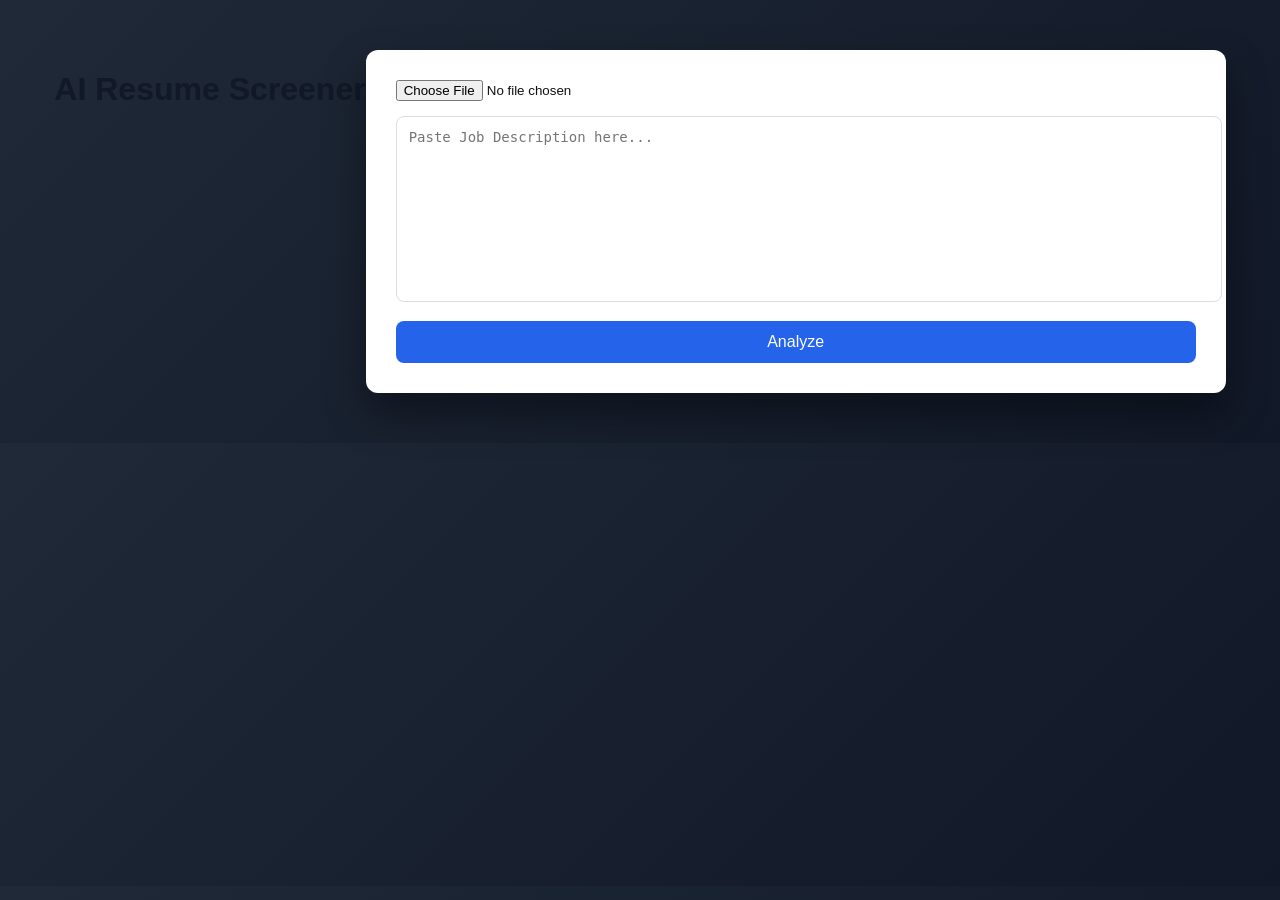
==== frontend/index.html @ 442345e8 "Built a simple frontend to test the application" ====
<!DOCTYPE html>
<html>
<head>
    <title>AI Resume Screener</title>
    <link rel="stylesheet" href="./style.css">
</head>
<body>

<h1>AI Resume Screener</h1>

<div class="container">

    <input type="file" id="resumeFile" accept=".pdf,.docx" />

    <textarea id="jdText" placeholder="Paste Job Description here..."></textarea>

    <button onclick="analyzeResume()">Analyze</button>

    <div id="results"></div>

</div>

<script src="./script.js"></script>
</body>
</html>
---- frontend/style.css ----
body {
    margin: 0;
    font-family: 'Segoe UI', sans-serif;
    background: linear-gradient(135deg, #1f2937, #111827);
    color: #111;
    display: flex;
    justify-content: center;
    padding: 50px;
}

.container {
    background: #ffffff;
    width: 800px;
    padding: 30px;
    border-radius: 12px;
    box-shadow: 0 20px 40px rgba(0,0,0,0.4);
}

h1 {
    text-align: center;
    margin-bottom: 25px;
    color: #111827;
}

input[type="file"] {
    margin-bottom: 15px;
}

textarea {
    width: 100%;
    height: 160px;
    padding: 12px;
    border-radius: 8px;
    border: 1px solid #ddd;
    resize: none;
    font-size: 14px;
}

button {
    width: 100%;
    padding: 12px;
    margin-top: 15px;
    background: #2563eb;
    color: white;
    border: none;
    border-radius: 8px;
    font-size: 16px;
    cursor: pointer;
    transition: 0.3s ease;
}

button:hover {
    background: #1e40af;
}

.results-card {
    margin-top: 25px;
    padding: 20px;
    background: #f9fafb;
    border-radius: 10px;
}

.score {
    font-size: 22px;
    font-weight: bold;
}

.progress-bar {
    height: 10px;
    background: #e5e7eb;
    border-radius: 5px;
    margin-top: 5px;
    overflow: hidden;
}

.progress-fill {
    height: 100%;
    background: #2563eb;
    width: 0%;
}

.skill-tag {
    display: inline-block;
    background: #e0f2fe;
    color: #0369a1;
    padding: 6px 10px;
    margin: 4px 4px 0 0;
    border-radius: 20px;
    font-size: 12px;
}

.gap-critical {
    background: #fee2e2;
    color: #b91c1c;
}

.gap-important {
    background: #fef3c7;
    color: #92400e;
}
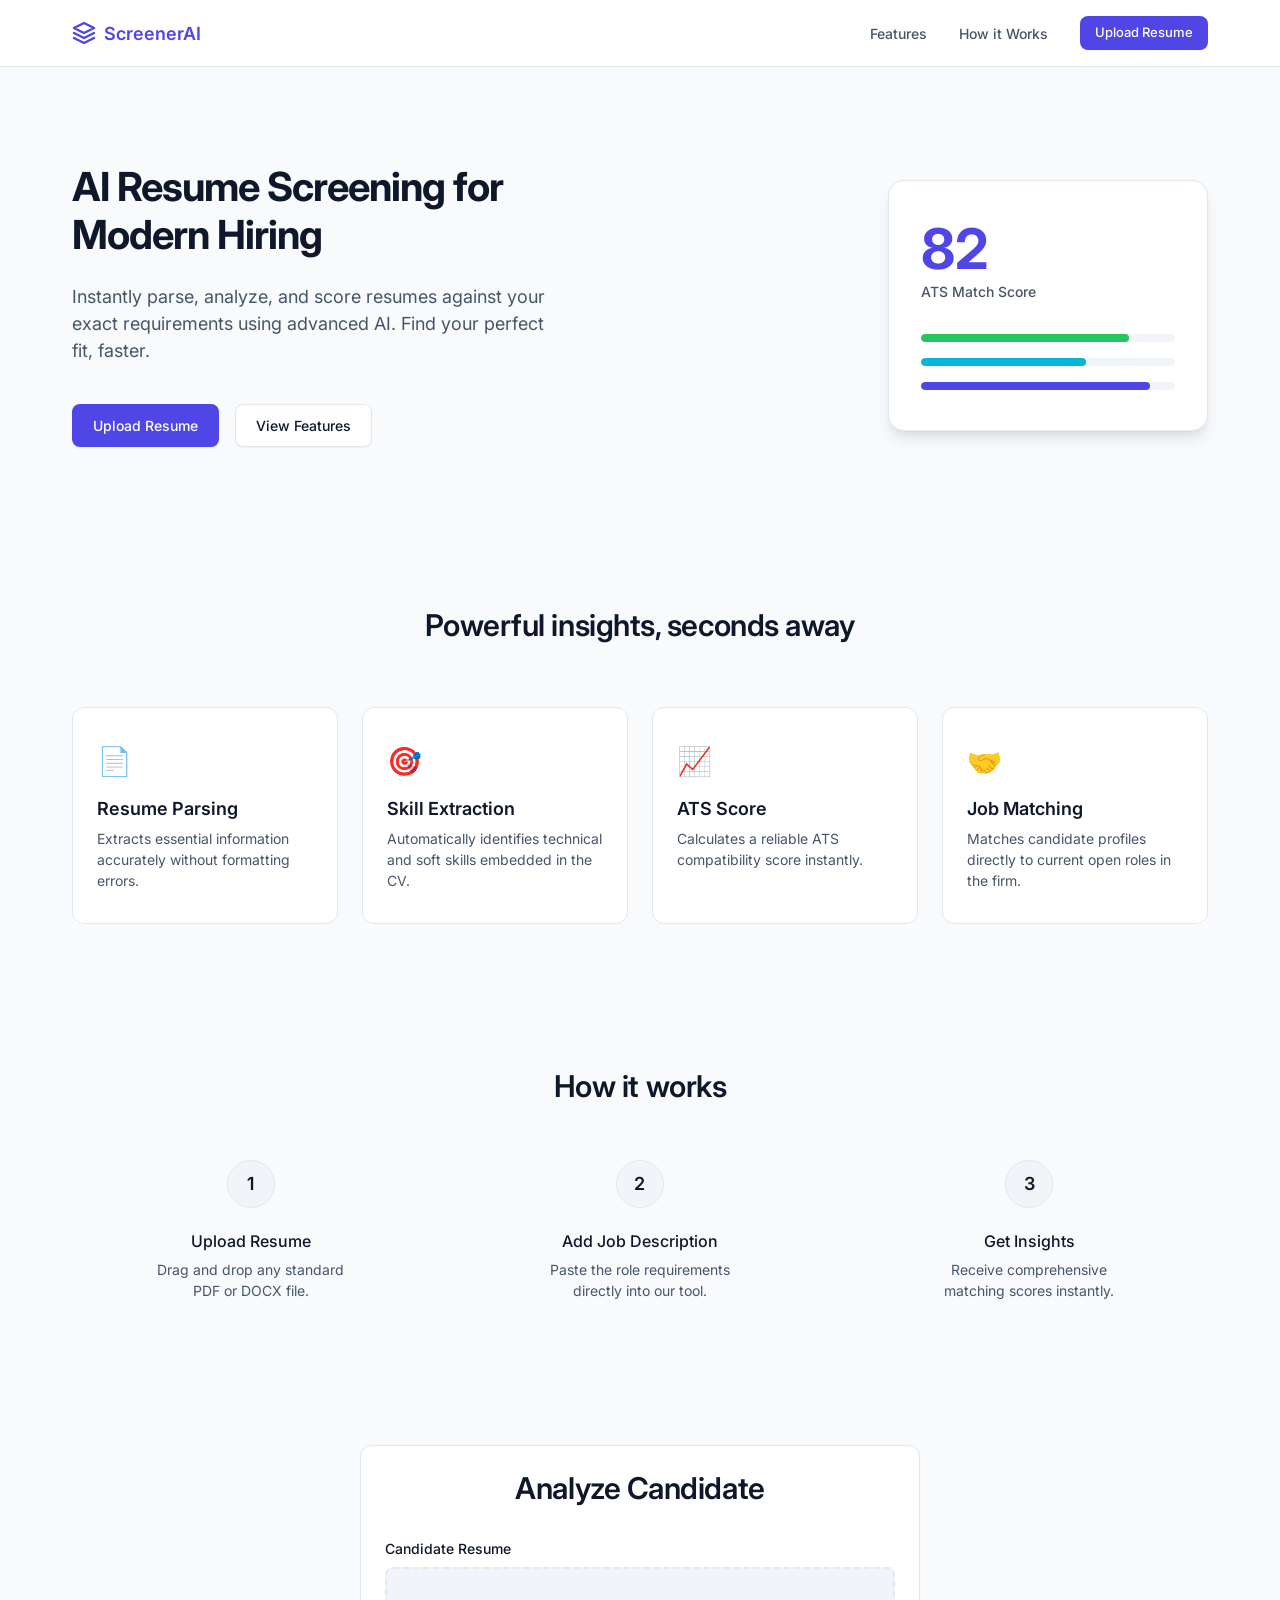
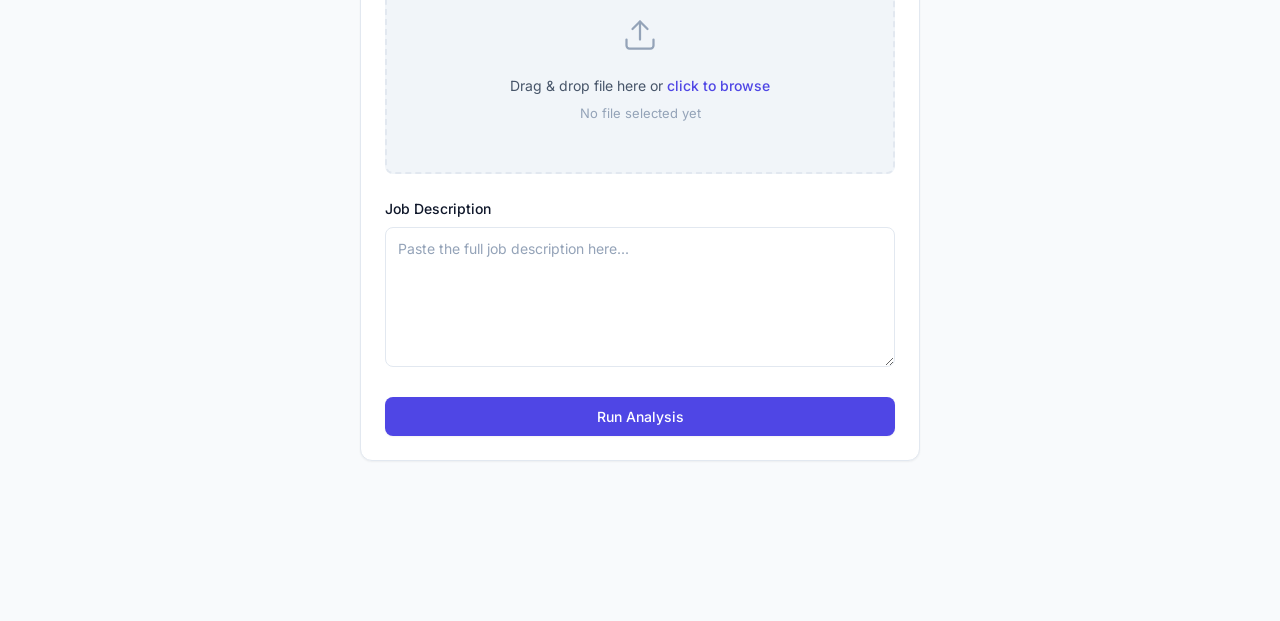
==== commit 24e55901: "Implemented UI with same design language across dofferent pages" ====
--- a/frontend/index.html
+++ b/frontend/index.html
@@ -1,25 +1,143 @@
 <!DOCTYPE html>
-<html>
+<html lang="en">
+
 <head>
+    <meta charset="UTF-8">
+    <meta name="viewport" content="width=device-width, initial-scale=1.0">
     <title>AI Resume Screener</title>
-    <link rel="stylesheet" href="./style.css">
+    <link rel="preconnect" href="https://fonts.googleapis.com">
+    <link rel="preconnect" href="https://fonts.gstatic.com" crossorigin>
+    <link href="https://fonts.googleapis.com/css2?family=Inter:wght@400;500;600;700&display=swap" rel="stylesheet">
+    <link rel="stylesheet" href="style.css">
 </head>
-<body>
 
-<h1>AI Resume Screener</h1>
+<body data-page="landing">
+    <!-- Navbar -->
+    <nav class="navbar">
+        <div class="nav-container">
+            <div class="nav-brand">
+                <svg width="24" height="24" viewBox="0 0 24 24" fill="none" stroke="currentColor" stroke-width="2.5"
+                    stroke-linecap="round" stroke-linejoin="round">
+                    <path d="M12 2L2 7l10 5 10-5-10-5zM2 17l10 5 10-5M2 12l10 5 10-5" />
+                </svg>
+                <span>ScreenerAI</span>
+            </div>
+            <div class="nav-links">
+                <a href="#features">Features</a>
+                <a href="#how-it-works">How it Works</a>
+                <a href="#upload" class="btn btn-primary btn-sm">Upload Resume</a>
+            </div>
+        </div>
+    </nav>
 
-<div class="container">
+    <main class="landing-main">
+        <!-- Hero Section -->
+        <section class="hero">
+            <div class="hero-content">
+                <h1>AI Resume Screening for Modern Hiring</h1>
+                <p>Instantly parse, analyze, and score resumes against your exact requirements using advanced AI. Find
+                    your perfect fit, faster.</p>
+                <div class="hero-actions">
+                    <a href="#upload" class="btn btn-primary">Upload Resume</a>
+                    <a href="#features" class="btn btn-secondary">View Features</a>
+                </div>
+            </div>
+            <div class="hero-visual">
+                <div class="mock-card">
+                    <div class="mock-score">82</div>
+                    <div class="mock-label">ATS Match Score</div>
+                    <div class="mock-bars">
+                        <div class="bar"></div>
+                        <div class="bar"></div>
+                        <div class="bar"></div>
+                    </div>
+                </div>
+            </div>
+        </section>
 
-    <input type="file" id="resumeFile" accept=".pdf,.docx" />
+        <!-- Features Section -->
+        <section id="features" class="features-section">
+            <div class="section-header">
+                <h2>Powerful insights, seconds away</h2>
+            </div>
+            <div class="features-grid">
+                <div class="feature-card">
+                    <div class="feature-icon">📄</div>
+                    <h3>Resume Parsing</h3>
+                    <p>Extracts essential information accurately without formatting errors.</p>
+                </div>
+                <div class="feature-card">
+                    <div class="feature-icon">🎯</div>
+                    <h3>Skill Extraction</h3>
+                    <p>Automatically identifies technical and soft skills embedded in the CV.</p>
+                </div>
+                <div class="feature-card">
+                    <div class="feature-icon">📈</div>
+                    <h3>ATS Score</h3>
+                    <p>Calculates a reliable ATS compatibility score instantly.</p>
+                </div>
+                <div class="feature-card">
+                    <div class="feature-icon">🤝</div>
+                    <h3>Job Matching</h3>
+                    <p>Matches candidate profiles directly to current open roles in the firm.</p>
+                </div>
+            </div>
+        </section>
 
-    <textarea id="jdText" placeholder="Paste Job Description here..."></textarea>
+        <!-- How It Works -->
+        <section id="how-it-works" class="steps-section">
+            <h2>How it works</h2>
+            <div class="steps-container">
+                <div class="step">
+                    <div class="step-num">1</div>
+                    <h4>Upload Resume</h4>
+                    <p>Drag and drop any standard PDF or DOCX file.</p>
+                </div>
+                <div class="step">
+                    <div class="step-num">2</div>
+                    <h4>Add Job Description</h4>
+                    <p>Paste the role requirements directly into our tool.</p>
+                </div>
+                <div class="step">
+                    <div class="step-num">3</div>
+                    <h4>Get Insights</h4>
+                    <p>Receive comprehensive matching scores instantly.</p>
+                </div>
+            </div>
+        </section>
 
-    <button onclick="analyzeResume()">Analyze</button>
+        <!-- Upload Section -->
+        <section id="upload" class="upload-section">
+            <div class="card upload-container">
+                <h2>Analyze Candidate</h2>
+                <div class="form-group">
+                    <label>Candidate Resume</label>
+                    <div class="drop-zone" id="fileDropZone">
+                        <svg width="36" height="36" viewBox="0 0 24 24" fill="none" stroke="currentColor"
+                            stroke-width="1.5" stroke-linecap="round" stroke-linejoin="round">
+                            <path d="M21 15v4a2 2 0 0 1-2 2H5a2 2 0 0 1-2-2v-4"></path>
+                            <polyline points="17 8 12 3 7 8"></polyline>
+                            <line x1="12" y1="3" x2="12" y2="15"></line>
+                        </svg>
+                        <p>Drag & drop file here or <span class="text-primary" style="font-weight: 500;">click to
+                                browse</span></p>
+                        <span id="resumeFileName" class="file-name text-muted">No file selected yet</span>
+                        <input type="file" id="resumeFile" hidden accept=".pdf,.doc,.docx" />
+                    </div>
+                </div>
+                <div class="form-group">
+                    <label>Job Description</label>
+                    <textarea id="jdText" placeholder="Paste the full job description here..."></textarea>
+                </div>
+                <button id="analyzeButton" class="btn btn-primary btn-block">Run Analysis</button>
+            </div>
+        </section>
+    </main>
 
-    <div id="results"></div>
+    <!-- Toast UI -->
+    <div id="toastContainer" class="toast-container"></div>
 
-</div>
+    <script src="script.js"></script>
+</body>
 
-<script src="./script.js"></script>
-</body>
 </html>
--- a/frontend/style.css
+++ b/frontend/style.css
@@ -1,100 +1,932 @@
+:root {
+  --primary: #4F46E5;
+  --primary-hover: #4338CA;
+  --accent: #06B6D4;
+  --bg: #F8FAFC;
+  --surface: #FFFFFF;
+  --surface-soft: #F1F5F9;
+  --border: #E2E8F0;
+  --text-primary: #0F172A;
+  --text-secondary: #475569;
+  --text-muted: #94A3B8;
+  --success: #22C55E;
+  --warning: #F59E0B;
+  --error: #EF4444;
+  --font-family: 'Inter', system-ui, -apple-system, BlinkMacSystemFont, "Segoe UI", Roboto, sans-serif;
+
+  --shadow-sm: 0 1px 2px 0 rgba(0, 0, 0, 0.05);
+  --shadow-md: 0 4px 6px -1px rgba(0, 0, 0, 0.1), 0 2px 4px -1px rgba(0, 0, 0, 0.06);
+  --shadow-lg: 0 10px 15px -3px rgba(0, 0, 0, 0.1), 0 4px 6px -2px rgba(0, 0, 0, 0.05);
+
+  --radius-sm: 0.375rem;
+  --radius-md: 0.5rem;
+  --radius-lg: 0.75rem;
+  --radius-xl: 1rem;
+
+  --transition: 200ms ease;
+  --transition-fast: 150ms ease;
+}
+
+* {
+  margin: 0;
+  padding: 0;
+  box-sizing: border-box;
+}
+
 body {
-    margin: 0;
-    font-family: 'Segoe UI', sans-serif;
-    background: linear-gradient(135deg, #1f2937, #111827);
-    color: #111;
-    display: flex;
+  font-family: var(--font-family);
+  background-color: var(--bg);
+  color: var(--text-primary);
+  line-height: 1.5;
+  -webkit-font-smoothing: antialiased;
+  -moz-osx-font-smoothing: grayscale;
+}
+
+a {
+  color: inherit;
+  text-decoration: none;
+}
+
+/* Typography Utilities */
+.text-primary {
+  color: var(--primary);
+}
+
+.text-secondary {
+  color: var(--text-secondary);
+}
+
+.text-muted {
+  color: var(--text-muted);
+}
+
+.text-success {
+  color: var(--success);
+}
+
+.text-warning {
+  color: var(--warning);
+}
+
+.text-error {
+  color: var(--error);
+}
+
+.text-sm {
+  font-size: 0.875rem;
+}
+
+.text-xs {
+  font-size: 0.75rem;
+}
+
+h1,
+h2,
+h3,
+h4 {
+  color: var(--text-primary);
+  font-weight: 600;
+  line-height: 1.2;
+}
+
+h1 {
+  font-size: 2.5rem;
+  font-weight: 700;
+  letter-spacing: -0.025em;
+}
+
+h2 {
+  font-size: 1.875rem;
+  letter-spacing: -0.015em;
+}
+
+h3 {
+  font-size: 1.25rem;
+  font-weight: 600;
+}
+
+h4 {
+  font-size: 1rem;
+  font-weight: 500;
+}
+
+.hidden {
+  display: none !important;
+}
+
+/* Buttons */
+.btn {
+  display: inline-flex;
+  align-items: center;
+  justify-content: center;
+  padding: 0.625rem 1.25rem;
+  font-size: 0.875rem;
+  font-weight: 500;
+  border-radius: var(--radius-md);
+  border: 1px solid transparent;
+  cursor: pointer;
+  transition: all var(--transition-fast);
+  outline: none;
+  font-family: inherit;
+}
+
+.btn-sm {
+  padding: 0.4rem 0.875rem;
+  font-size: 0.8125rem;
+}
+
+.btn-block {
+  width: 100%;
+}
+
+.btn-primary {
+  background-color: var(--primary);
+  color: #FFFFFF;
+  box-shadow: var(--shadow-sm);
+}
+
+.btn-primary:hover {
+  background-color: var(--primary-hover);
+  transform: translateY(-1px);
+  box-shadow: var(--shadow-md);
+}
+
+.btn-secondary {
+  background-color: var(--surface);
+  color: var(--text-primary);
+  border-color: var(--border);
+  box-shadow: var(--shadow-sm);
+}
+
+.btn-secondary:hover {
+  background-color: var(--surface-soft);
+  border-color: #CBD5E1;
+}
+
+.btn:disabled,
+.btn.is-loading {
+  opacity: 0.7;
+  cursor: not-allowed;
+  transform: none;
+}
+
+/* Cards */
+.card {
+  background-color: var(--surface);
+  border: 1px solid var(--border);
+  border-radius: var(--radius-lg);
+  padding: 1.5rem;
+  box-shadow: var(--shadow-sm);
+  transition: transform var(--transition-fast), box-shadow var(--transition-fast);
+}
+
+.card:hover {
+  transform: translateY(-2px);
+  box-shadow: var(--shadow-md);
+}
+
+/* Navbar */
+.navbar {
+  position: sticky;
+  top: 0;
+  z-index: 50;
+  background-color: rgba(255, 255, 255, 0.9);
+  backdrop-filter: blur(8px);
+  border-bottom: 1px solid var(--border);
+}
+
+.nav-container {
+  max-width: 1200px;
+  margin: 0 auto;
+  padding: 1rem 2rem;
+  display: flex;
+  justify-content: space-between;
+  align-items: center;
+}
+
+.nav-brand {
+  display: flex;
+  align-items: center;
+  gap: 0.5rem;
+  font-weight: 600;
+  font-size: 1.125rem;
+  color: var(--primary);
+}
+
+.nav-links {
+  display: flex;
+  align-items: center;
+  gap: 2rem;
+  font-size: 0.875rem;
+  font-weight: 500;
+  color: var(--text-secondary);
+}
+
+.nav-links a:hover {
+  color: var(--text-primary);
+}
+
+/* Landing Page Main Layout */
+.landing-main {
+  max-width: 1200px;
+  margin: 0 auto;
+  padding: 0 2rem 6rem;
+}
+
+/* Hero Section */
+.hero {
+  display: grid;
+  grid-template-columns: 1fr 1fr;
+  gap: 4rem;
+  align-items: center;
+  padding: 6rem 0;
+}
+
+.hero-content p {
+  color: var(--text-secondary);
+  font-size: 1.125rem;
+  margin: 1.5rem 0 2.5rem;
+  max-width: 480px;
+}
+
+.hero-actions {
+  display: flex;
+  gap: 1rem;
+}
+
+.hero-visual {
+  display: flex;
+  justify-content: flex-end;
+}
+
+.mock-card {
+  width: 320px;
+  background: var(--surface);
+  border: 1px solid var(--border);
+  border-radius: var(--radius-xl);
+  padding: 2.5rem 2rem;
+  box-shadow: var(--shadow-lg);
+}
+
+.mock-score {
+  font-size: 3.5rem;
+  font-weight: 700;
+  color: var(--primary);
+  line-height: 1;
+  margin-bottom: 0.25rem;
+}
+
+.mock-label {
+  color: var(--text-secondary);
+  font-size: 0.875rem;
+  font-weight: 500;
+  margin-bottom: 2rem;
+}
+
+.mock-bars {
+  display: flex;
+  flex-direction: column;
+  gap: 1rem;
+}
+
+.mock-bars .bar {
+  height: 8px;
+  background-color: var(--surface-soft);
+  border-radius: 4px;
+  position: relative;
+  overflow: hidden;
+}
+
+.mock-bars .bar::after {
+  content: '';
+  position: absolute;
+  top: 0;
+  left: 0;
+  bottom: 0;
+  background-color: var(--success);
+  border-radius: 4px;
+}
+
+.mock-bars .bar:nth-child(1)::after {
+  width: 82%;
+}
+
+.mock-bars .bar:nth-child(2)::after {
+  width: 65%;
+  background-color: var(--accent);
+}
+
+.mock-bars .bar:nth-child(3)::after {
+  width: 90%;
+  background-color: var(--primary);
+}
+
+/* Features Section */
+.section-header {
+  text-align: center;
+  margin-bottom: 4rem;
+}
+
+.features-section {
+  padding: 4rem 0;
+}
+
+.features-grid {
+  display: grid;
+  grid-template-columns: repeat(4, 1fr);
+  gap: 1.5rem;
+}
+
+.feature-card {
+  padding: 2rem 1.5rem;
+  border: 1px solid var(--border);
+  border-radius: var(--radius-lg);
+  background: var(--surface);
+  transition: transform var(--transition-fast), box-shadow var(--transition-fast);
+}
+
+.feature-card:hover {
+  transform: translateY(-2px);
+  box-shadow: var(--shadow-md);
+}
+
+.feature-icon {
+  font-size: 1.75rem;
+  margin-bottom: 1rem;
+}
+
+.feature-card h3 {
+  font-size: 1.125rem;
+  margin-bottom: 0.5rem;
+}
+
+.feature-card p {
+  color: var(--text-secondary);
+  font-size: 0.875rem;
+}
+
+/* Steps Section */
+.steps-section {
+  padding: 5rem 0;
+  text-align: center;
+}
+
+.steps-section h2 {
+  margin-bottom: 3.5rem;
+}
+
+.steps-container {
+  display: flex;
+  justify-content: space-between;
+  gap: 2rem;
+  position: relative;
+}
+
+.step {
+  flex: 1;
+  text-align: center;
+  position: relative;
+}
+
+.step-num {
+  width: 48px;
+  height: 48px;
+  background: var(--surface-soft);
+  color: var(--text-primary);
+  border-radius: 50%;
+  display: flex;
+  align-items: center;
+  justify-content: center;
+  font-weight: 600;
+  margin: 0 auto 1.5rem;
+  font-size: 1.125rem;
+  border: 1px solid var(--border);
+}
+
+.step h4 {
+  margin-bottom: 0.5rem;
+}
+
+.step p {
+  color: var(--text-secondary);
+  font-size: 0.875rem;
+  max-width: 200px;
+  margin: 0 auto;
+}
+
+/* Upload Section */
+.upload-section {
+  padding: 4rem 0;
+  max-width: 560px;
+  margin: 0 auto;
+}
+
+.upload-container h2 {
+  margin-bottom: 2rem;
+  text-align: center;
+}
+
+.form-group {
+  margin-bottom: 1.5rem;
+}
+
+.form-group label {
+  display: block;
+  font-weight: 500;
+  margin-bottom: 0.5rem;
+  font-size: 0.875rem;
+  color: var(--text-primary);
+}
+
+.drop-zone {
+  border: 2px dashed var(--border);
+  border-radius: var(--radius-md);
+  padding: 3rem 1.5rem;
+  text-align: center;
+  background: var(--surface-soft);
+  cursor: pointer;
+  transition: all var(--transition-fast);
+}
+
+.drop-zone:hover,
+.drop-zone.is-dragging {
+  border-color: var(--primary);
+  background: var(--surface);
+}
+
+.drop-zone svg {
+  color: var(--text-muted);
+  margin-bottom: 1rem;
+}
+
+.drop-zone p {
+  color: var(--text-secondary);
+  font-size: 0.875rem;
+  margin-bottom: 0.5rem;
+}
+
+.file-name {
+  display: block;
+  font-size: 0.8125rem;
+}
+
+.file-name.has-file {
+  color: var(--primary);
+  font-weight: 500;
+}
+
+textarea {
+  width: 100%;
+  padding: 0.75rem;
+  border: 1px solid var(--border);
+  border-radius: var(--radius-md);
+  font-family: inherit;
+  font-size: 0.875rem;
+  min-height: 140px;
+  resize: vertical;
+  outline: none;
+  transition: border-color var(--transition-fast), box-shadow var(--transition-fast);
+  background: var(--surface);
+  color: var(--text-primary);
+}
+
+textarea:focus {
+  border-color: var(--primary);
+  box-shadow: 0 0 0 3px rgba(79, 70, 229, 0.1);
+}
+
+textarea::placeholder {
+  color: var(--text-muted);
+}
+
+/* Dashboard Layout */
+.dashboard-layout {
+  display: flex;
+  min-height: 100vh;
+}
+
+.sidebar {
+  width: 260px;
+  background: var(--surface);
+  border-right: 1px solid var(--border);
+  display: flex;
+  flex-direction: column;
+}
+
+.sidebar-brand {
+  padding: 1.5rem;
+  display: flex;
+  align-items: center;
+  gap: 0.5rem;
+  font-weight: 600;
+  font-size: 1.125rem;
+  color: var(--primary);
+  border-bottom: 1px solid var(--border);
+}
+
+.sidebar-nav {
+  padding: 1.5rem 1rem;
+  flex: 1;
+  display: flex;
+  flex-direction: column;
+  gap: 0.5rem;
+}
+
+.nav-item {
+  padding: 0.625rem 0.875rem;
+  border-radius: var(--radius-sm);
+  color: var(--text-secondary);
+  font-size: 0.875rem;
+  font-weight: 500;
+  transition: all var(--transition-fast);
+}
+
+.nav-item:hover {
+  background: var(--surface-soft);
+  color: var(--text-primary);
+}
+
+.nav-item.active {
+  background: var(--surface-soft);
+  color: var(--primary);
+  font-weight: 600;
+}
+
+.sidebar-footer {
+  padding: 1.5rem;
+  border-top: 1px solid var(--border);
+}
+
+/* Dashboard Main */
+.dashboard-main {
+  flex: 1;
+  padding: 2.5rem 3rem;
+  background: var(--bg);
+  overflow-y: auto;
+}
+
+.dash-header {
+  display: flex;
+  justify-content: space-between;
+  align-items: flex-start;
+  margin-bottom: 2.5rem;
+}
+
+.dash-header h1 {
+  font-size: 1.875rem;
+  margin-bottom: 0.35rem;
+}
+
+.dashboard-grid {
+  display: grid;
+  grid-template-columns: minmax(0, 1.2fr) minmax(0, 1fr);
+  gap: 1.5rem;
+  align-items: start;
+}
+
+.grid-col-left,
+.grid-col-right {
+  display: flex;
+  flex-direction: column;
+  gap: 1.5rem;
+}
+
+/* Dashboard Cards inside Grid */
+.card>h3 {
+  margin-bottom: 1.25rem;
+  font-size: 1.125rem;
+}
+
+/* ATS Score Card */
+.ats-card-content {
+  display: flex;
+  align-items: center;
+  gap: 2.5rem;
+  padding: 0.5rem 0;
+}
+
+.circle-score-wrapper {
+  position: relative;
+  width: 120px;
+  height: 120px;
+  display: flex;
+  align-items: center;
+  justify-content: center;
+  flex-shrink: 0;
+}
+
+.circle-score {
+  transform: rotate(-90deg);
+}
+
+.circle-score-bg {
+  fill: none;
+  stroke: var(--surface-soft);
+  stroke-width: 8;
+  stroke-linecap: round;
+}
+
+.circle-score-fill {
+  fill: none;
+  stroke: var(--primary);
+  stroke-width: 8;
+  stroke-linecap: round;
+  transition: stroke-dashoffset 1.5s ease-out;
+}
+
+.circle-score-text {
+  position: absolute;
+  inset: 0;
+  display: flex;
+  align-items: center;
+  justify-content: center;
+  font-size: 2.25rem;
+  font-weight: 700;
+  color: var(--text-primary);
+}
+
+.ats-info h3 {
+  margin-bottom: 0.35rem;
+  font-size: 1.25rem;
+}
+
+.ats-info p {
+  margin-bottom: 1rem;
+  font-size: 0.875rem;
+  color: var(--text-secondary);
+}
+
+.pill-group {
+  display: flex;
+  gap: 0.75rem;
+}
+
+/* Tags & Pills */
+.tag {
+  display: inline-flex;
+  align-items: center;
+  padding: 0.25rem 0.625rem;
+  border-radius: 9999px;
+  font-size: 0.75rem;
+  font-weight: 500;
+}
+
+.tag-soft {
+  background: var(--surface-soft);
+  color: var(--text-secondary);
+}
+
+.chip {
+  display: inline-flex;
+  padding: 0.35rem 0.875rem;
+  border-radius: 9999px;
+  font-size: 0.8125rem;
+  background: var(--surface-soft);
+  color: var(--text-primary);
+  border: 1px solid var(--border);
+  transition: all var(--transition-fast);
+}
+
+.chip:hover {
+  background: var(--surface);
+  border-color: #cbd5e1;
+}
+
+.chip-soft {
+  background: rgba(34, 197, 94, 0.08);
+  color: var(--success);
+  border-color: rgba(34, 197, 94, 0.2);
+}
+
+.chip-warning {
+  background: rgba(239, 68, 68, 0.08);
+  color: var(--error);
+  border-color: rgba(239, 68, 68, 0.2);
+}
+
+.skills-container {
+  display: flex;
+  flex-wrap: wrap;
+  gap: 0.625rem;
+}
+
+/* Keywords Layout */
+.keyword-columns {
+  display: grid;
+  grid-template-columns: 1fr 1fr;
+  gap: 1.5rem;
+}
+
+.keyword-col h4 {
+  margin-bottom: 1rem;
+  font-size: 0.875rem;
+  font-weight: 600;
+}
+
+.chips-list {
+  display: flex;
+  flex-wrap: wrap;
+  gap: 0.5rem;
+}
+
+/* Job Matches */
+.job-matches-list {
+  display: flex;
+  flex-direction: column;
+  gap: 0.75rem;
+}
+
+.job-card {
+  display: flex;
+  justify-content: space-between;
+  align-items: center;
+  padding: 1.25rem;
+  border: 1px solid var(--border);
+  border-radius: var(--radius-md);
+  transition: background var(--transition-fast), border-color var(--transition-fast);
+}
+
+.job-card:hover {
+  background: var(--surface-soft);
+  border-color: #cbd5e1;
+}
+
+.job-card h4 {
+  font-size: 0.875rem;
+  margin-bottom: 0.25rem;
+}
+
+.job-card p {
+  font-size: 0.8125rem;
+  margin: 0;
+}
+
+.job-card-score {
+  font-weight: 600;
+  color: var(--primary);
+  font-size: 0.875rem;
+  background: rgba(79, 70, 229, 0.1);
+  padding: 0.35rem 0.625rem;
+  border-radius: var(--radius-sm);
+}
+
+/* Toasts */
+.toast-container {
+  position: fixed;
+  bottom: 1.5rem;
+  right: 1.5rem;
+  display: flex;
+  flex-direction: column;
+  gap: 0.5rem;
+  z-index: 100;
+}
+
+.toast {
+  padding: 0.875rem 1.25rem;
+  border-radius: var(--radius-md);
+  font-size: 0.875rem;
+  font-weight: 500;
+  color: #FFFFFF;
+  box-shadow: var(--shadow-md);
+  transform: translateY(100%);
+  opacity: 0;
+  transition: all 0.3s cubic-bezier(0.16, 1, 0.3, 1);
+}
+
+.toast.toast--visible {
+  transform: translateY(0);
+  opacity: 1;
+}
+
+.toast--success {
+  background: var(--success);
+}
+
+.toast--error {
+  background: var(--error);
+}
+
+.toast--warning {
+  background: var(--warning);
+}
+
+.toast--info {
+  background: var(--primary);
+}
+
+/* Globals & Extras */
+.spinner {
+  width: 32px;
+  height: 32px;
+  border: 3px solid var(--surface-soft);
+  border-top-color: var(--primary);
+  border-radius: 50%;
+  animation: spin 1s linear infinite;
+  margin: 0 auto 1.5rem;
+}
+
+@keyframes spin {
+  to {
+    transform: rotate(360deg);
+  }
+}
+
+.empty-state-text {
+  color: var(--text-muted);
+  font-size: 0.875rem;
+}
+
+#dashboardLoading {
+  text-align: center;
+  padding: 4rem 0;
+}
+
+.line-clamp-4 {
+  display: -webkit-box;
+  -webkit-line-clamp: 4;
+  line-clamp: 4;
+  -webkit-box-orient: vertical;
+  overflow: hidden;
+}
+
+/* Responsive Media Queries */
+@media (max-width: 992px) {
+  .dashboard-grid {
+    grid-template-columns: 1fr;
+  }
+  .keyword-columns {
+    grid-template-columns: 1fr;
+  }
+}
+
+@media (max-width: 768px) {
+  .dashboard-layout {
+    flex-direction: column;
+  }
+  .sidebar {
+    width: 100%;
+    border-right: none;
+    border-bottom: 1px solid var(--border);
+    flex-direction: row;
+    flex-wrap: wrap;
+    align-items: center;
+    justify-content: space-between;
+  }
+  .sidebar-nav {
+    flex-direction: row;
+    padding: 0.5rem 1rem;
+    overflow-x: auto;
+  }
+  .sidebar-footer {
+    display: none;
+  }
+  .dashboard-main {
+    padding: 1.5rem;
+  }
+  
+  .hero {
+    grid-template-columns: 1fr;
+    gap: 2rem;
+    padding: 3rem 0;
+    text-align: center;
+  }
+  .hero-content p {
+    margin: 1.5rem auto 2.5rem;
+  }
+  .hero-actions {
     justify-content: center;
-    padding: 50px;
-}
-
-.container {
-    background: #ffffff;
-    width: 800px;
-    padding: 30px;
-    border-radius: 12px;
-    box-shadow: 0 20px 40px rgba(0,0,0,0.4);
-}
-
-h1 {
+  }
+  .hero-visual {
+    justify-content: center;
+  }
+  
+  .features-grid {
+    grid-template-columns: 1fr 1fr;
+  }
+  .steps-container {
+    flex-direction: column;
+    gap: 3rem;
+  }
+  .nav-links {
+    display: none;
+  }
+}
+
+@media (max-width: 480px) {
+  .features-grid {
+    grid-template-columns: 1fr;
+  }
+  .dash-header {
+    flex-direction: column;
+    gap: 1rem;
+    align-items: flex-start;
+  }
+  .ats-card-content {
+    flex-direction: column;
     text-align: center;
-    margin-bottom: 25px;
-    color: #111827;
-}
-
-input[type="file"] {
-    margin-bottom: 15px;
-}
-
-textarea {
-    width: 100%;
-    height: 160px;
-    padding: 12px;
-    border-radius: 8px;
-    border: 1px solid #ddd;
-    resize: none;
-    font-size: 14px;
-}
-
-button {
-    width: 100%;
-    padding: 12px;
-    margin-top: 15px;
-    background: #2563eb;
-    color: white;
-    border: none;
-    border-radius: 8px;
-    font-size: 16px;
-    cursor: pointer;
-    transition: 0.3s ease;
-}
-
-button:hover {
-    background: #1e40af;
-}
-
-.results-card {
-    margin-top: 25px;
-    padding: 20px;
-    background: #f9fafb;
-    border-radius: 10px;
-}
-
-.score {
-    font-size: 22px;
-    font-weight: bold;
-}
-
-.progress-bar {
-    height: 10px;
-    background: #e5e7eb;
-    border-radius: 5px;
-    margin-top: 5px;
-    overflow: hidden;
-}
-
-.progress-fill {
-    height: 100%;
-    background: #2563eb;
-    width: 0%;
-}
-
-.skill-tag {
-    display: inline-block;
-    background: #e0f2fe;
-    color: #0369a1;
-    padding: 6px 10px;
-    margin: 4px 4px 0 0;
-    border-radius: 20px;
-    font-size: 12px;
-}
-
-.gap-critical {
-    background: #fee2e2;
-    color: #b91c1c;
-}
-
-.gap-important {
-    background: #fef3c7;
-    color: #92400e;
+    gap: 1.5rem;
+  }
+  .pill-group {
+    justify-content: center;
+  }
 }
